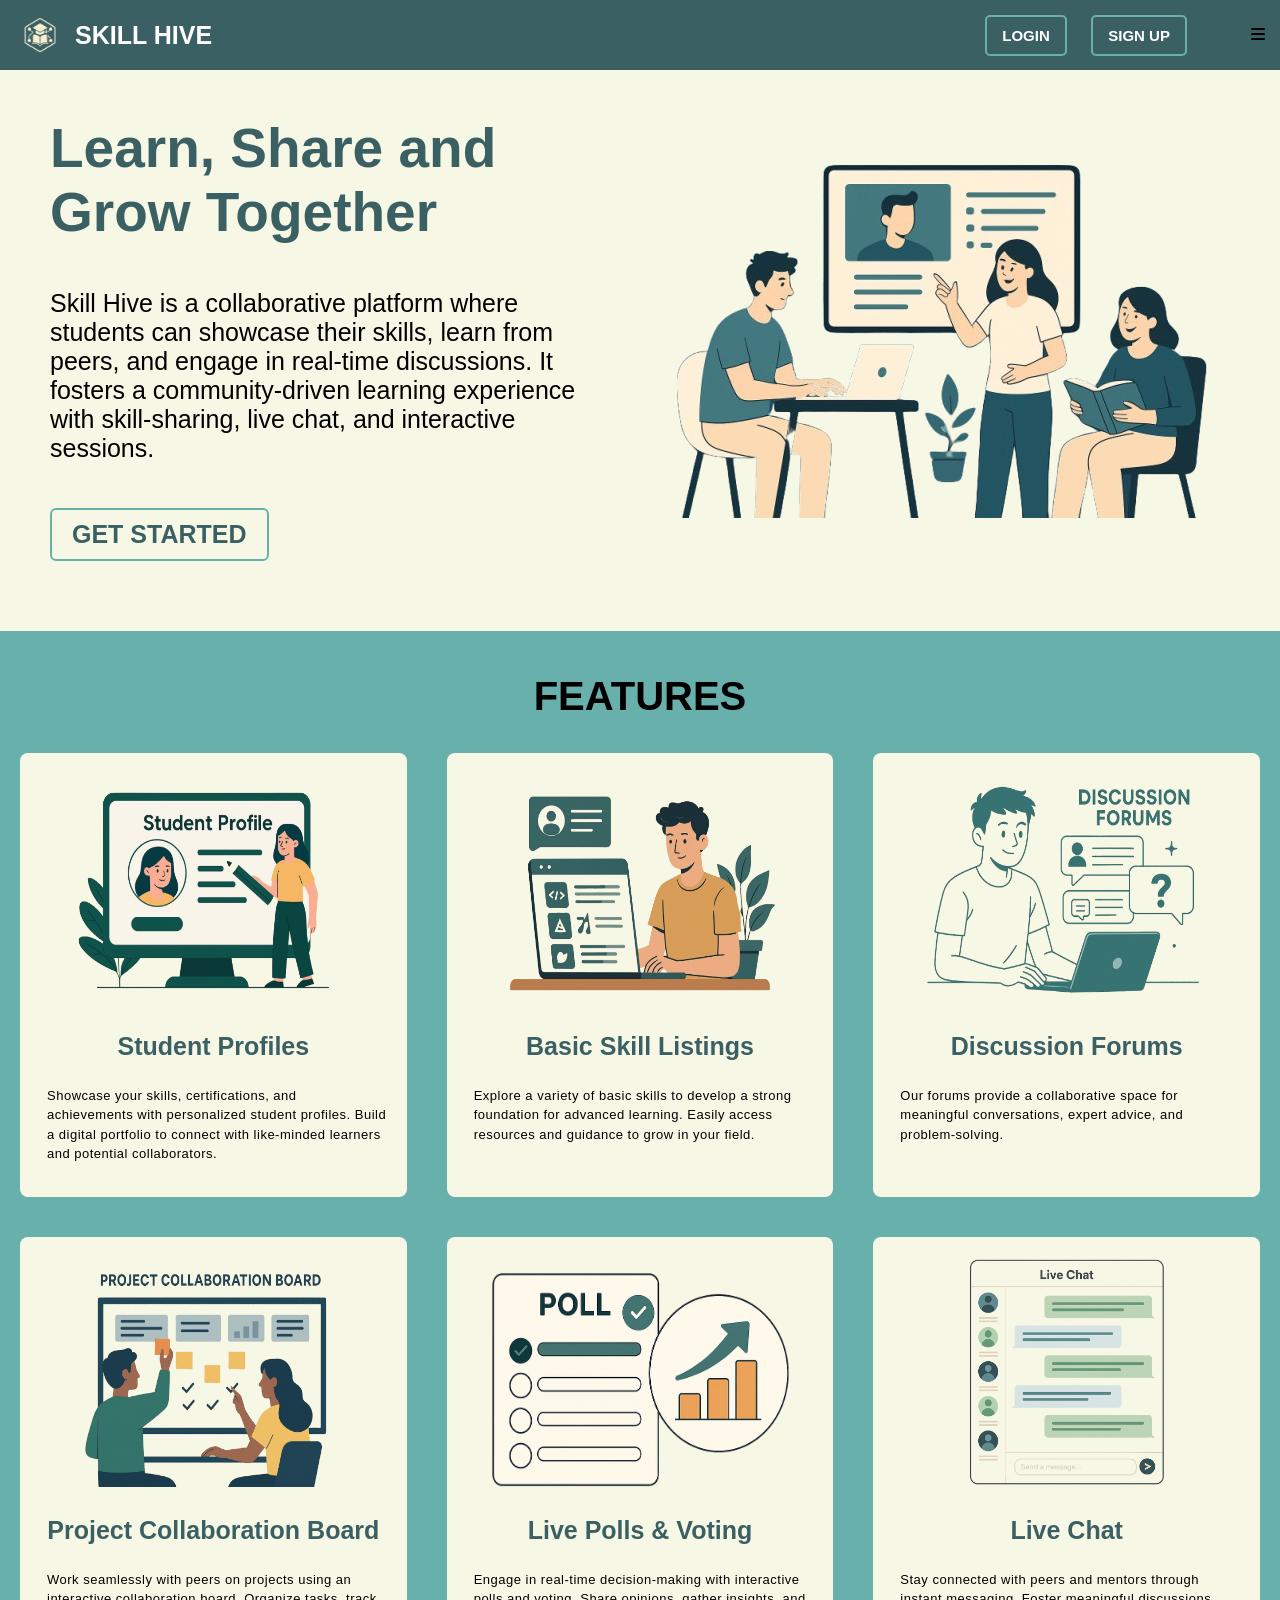
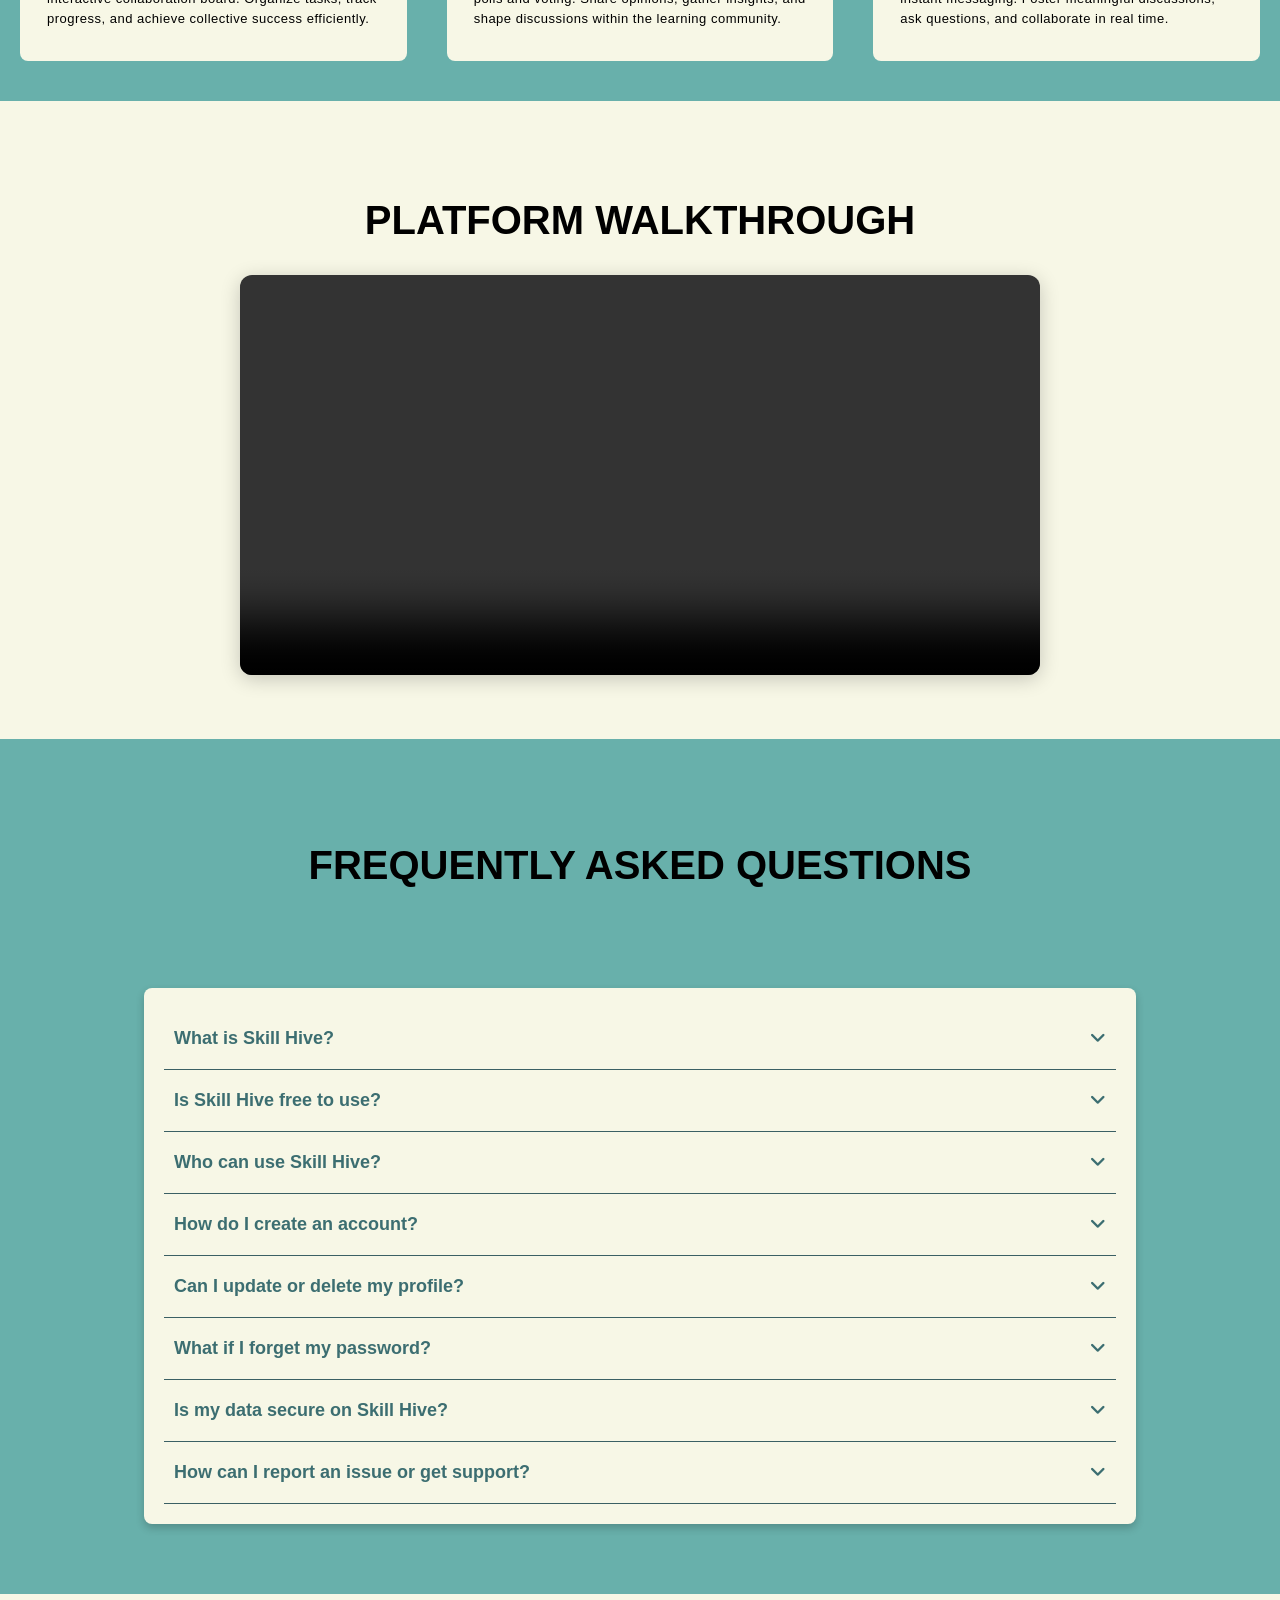
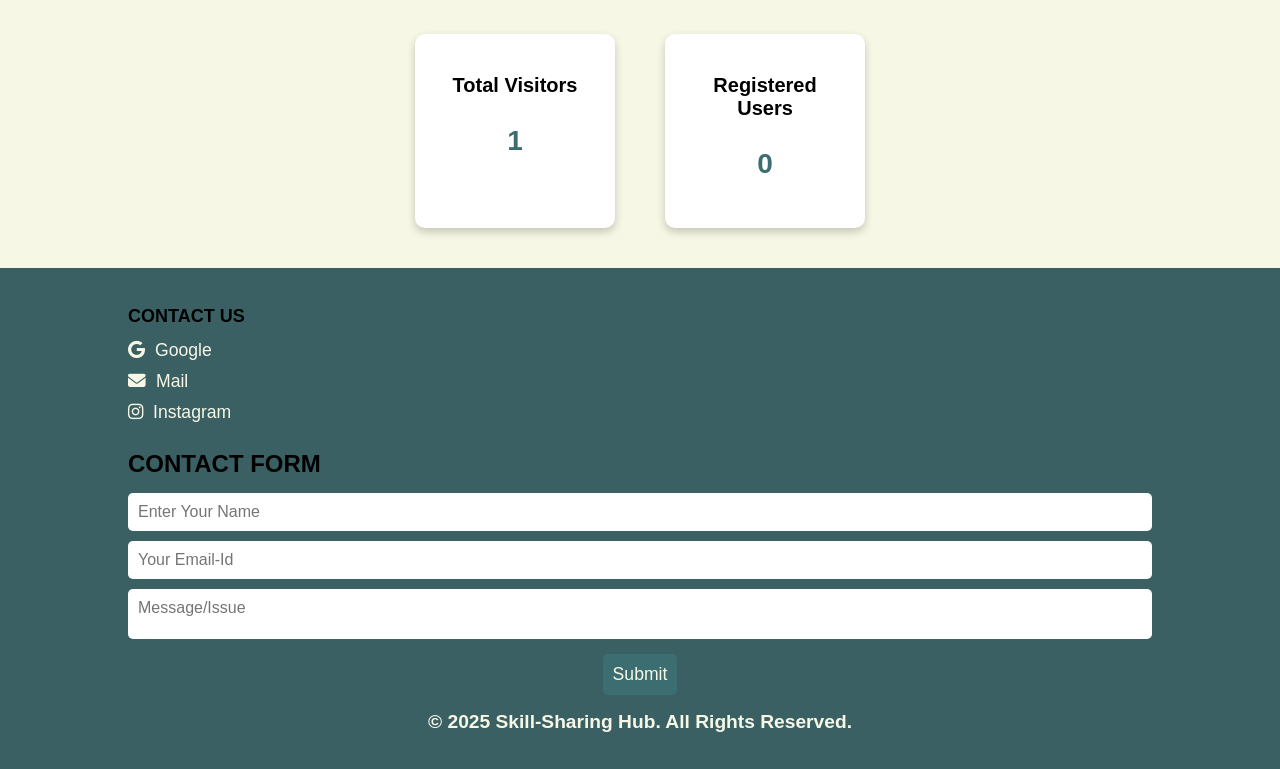
==== home.html @ 78666263 "home page" ====
<!DOCTYPE html>
<html lang="en">
<head>
    <meta charset="UTF-8">
    <meta name="viewport" content="width=device-width, initial-scale=1.0">
    <title>Home Page</title>
    <link rel="stylesheet" href="home.css">
    <link rel="stylesheet" href="https://cdnjs.cloudflare.com/ajax/libs/font-awesome/6.7.2/css/all.min.css">
    <link rel="shortcut icon" href="Assets/logo.png" type="image/x-icon">
</head>
<body>
    <!-- Header Section -->
    <header>
        <div class="logo-container">
            <img src="Assets/logo.png" alt="Skill Hive Logo">
            <h1>Skill Hive</h1>
        </div>
        <nav>
            <ul>
                <li><a href="#home">Home</a></li>
                <li><a href="#features">Features</a></li>
                <li><a href="#contact">Contact Us</a></li>
            </ul>
        </nav>
        <div class="auth-buttons">
            <button>Login</button>
            <button>Sign Up</button>
        </div>
        <nav class="mobile-menu">
            <ul>
                <li><a href="#home">Home</a></li>
                <li><a href="#features">Features</a></li>
                <li><a href="#contact">Contact Us</a></li>
                <li><a href="#signup">Sign Up</a></li>
                <li><a href="#login">Login</a></li>
            </ul>
        </nav>

        <div class="menu-toggle" id="menu-toggle">
            <i class="fas fa-bars"></i>
        </div>
    </header>

    <!-- Main Section -->
    <main>
        <!-- Hero Section -->
        <section id="home" class="hero">
            <div class="hero-content">
                <h1>Learn, Share and Grow Together</h1>
                <p>Skill Hive is a collaborative platform where students can showcase their skills, learn from peers,
                    and engage in real-time discussions. It fosters a community-driven learning experience with
                    skill-sharing, live chat, and interactive sessions.</p>
                <button>Get Started</button>
            </div>
            <div class="hero-image">
                <img src="Assets/hero.png" alt="Skill Hive Collaboration">
            </div>
        </section>

        <!-- Features Section -->
        <section id="features" class="features">
            <h2>Features</h2>
            <div class="feature-grid">
                <div class="feature" id="profile">
                    <img src="Assets/profile.png" alt="Student Profiles">
                    <h3>Student Profiles</h3>
                    <p>Showcase your skills, certifications, and achievements with personalized student profiles. Build
                        a digital portfolio to
                        connect with like-minded learners and potential collaborators.</p>
                </div>
                <div class="feature" id="skill-listings">
                    <img src="Assets/skill listing.png" alt="Skill Listings">
                    <h3>Basic Skill Listings</h3>
                    <p>Explore a variety of basic skills to develop a strong foundation for advanced learning. Easily
                        access resources and
                        guidance to grow in your field.</p>
                </div>
                <div class="feature" id="discussion">
                    <img src="Assets/discussion forums.png" alt="Discussion Forums">
                    <h3>Discussion Forums</h3>
                    <p>Our forums provide a collaborative space for meaningful conversations, expert advice, and
                        problem-solving.</p>
                </div>
                <div class="feature" id="collaboration-board">
                    <img src="Assets/project.png" alt="Collaboration Board">
                    <h3>Project Collaboration Board</h3>
                    <p>Work seamlessly with peers on projects using an interactive collaboration board. Organize tasks,
                        track progress, and
                        achieve collective success efficiently.</p>
                </div>
                <div class="feature" id="live-polls">
                    <img src="Assets/live poll.png" alt="Live Polls & Voting">
                    <h3>Live Polls & Voting</h3>
                    <p>Engage in real-time decision-making with interactive polls and voting. Share opinions, gather
                        insights, and shape
                        discussions within the learning community.</p>
                </div>
                <div class="feature" id="live-chat">
                    <img src="Assets/live chat.png" alt="Live Chat">
                    <h3>Live Chat</h3>
                    <p>Stay connected with peers and mentors through instant messaging. Foster meaningful discussions,
                        ask questions, and
                        collaborate in real time.</p>
                </div>
            </div>
        </section>

        <!-- How It Works Section -->
        <section class="video-section" id="video">
            <h2>Platform Walkthrough</h2>
            <div class="video-wrapper">
                <video controls>
                    <source src="demo.mp4" type="video/mp4" />
                    Your browser does not support the video tag.
                </video>
            </div>
        </section>

        <!-- FAQ Section -->
        <section id="faq">
            <h2>Frequently Asked Questions</h2>
            <div class="faq-container">
                <div class="faq-item">
                    <div class="faq-question" onclick="toggleFAQ(this)">
                        What is Skill Hive?
                        <span class="faq-icon"><i class="fa-solid fa-angle-down"></i></span>
                    </div>
                    <div class="faq-answer">
                        Skill Hive is an online platform that connects learners and experts, allowing users to share
                        skills, collaborate, and attend discussions where you can post and reply to queries.
                    </div>
                </div>
                <div class="faq-item">
                    <div class="faq-question" onclick="toggleFAQ(this)">
                        Is Skill Hive free to use?
                        <span class="faq-icon"><i class="fa-solid fa-angle-down"></i></span>
                    </div>
                    <div class="faq-answer">
                        Yes, Skill Hive offers free access to core features. However, some premium features may require
                        a
                        subscription.
                    </div>
                </div>
                <div class="faq-item">
                    <div class="faq-question" onclick="toggleFAQ(this)">
                        Who can use Skill Hive?
                        <span class="faq-icon"><i class="fa-solid fa-angle-down"></i></span>
                    </div>
                    <div class="faq-answer">
                        Skill Hive is designed for students, educators, and professionals who want to learn new skills,
                        share their expertise, or collaborate on projects.
                    </div>
                </div>
                <div class="faq-item">
                    <div class="faq-question" onclick="toggleFAQ(this)">
                        How do I create an account?
                        <span class="faq-icon"><i class="fa-solid fa-angle-down"></i></span>
                    </div>
                    <div class="faq-answer">
                        You can sign up using your email or social media accounts like Google, LinkedIn, or GitHub.
                    </div>
                </div>
                <div class="faq-item">
                    <div class="faq-question" onclick="toggleFAQ(this)">
                        Can I update or delete my profile?
                        <span class="faq-icon"><i class="fa-solid fa-angle-down"></i></span>
                    </div>
                    <div class="faq-answer">
                        Yes, you can update your profile anytime through the settings. If you want to delete your
                        account, you can request it
                        from the support team.
                    </div>
                </div>
                <div class="faq-item">
                    <div class="faq-question" onclick="toggleFAQ(this)">
                        What if I forget my password?
                        <span class="faq-icon"><i class="fa-solid fa-angle-down"></i></span>
                    </div>
                    <div class="faq-answer">
                        Click on the “Forgot Password” link on the login page to reset it via email verification.
                    </div>
                </div>
                <div class="faq-item">
                    <div class="faq-question" onclick="toggleFAQ(this)">
                        Is my data secure on Skill Hive?
                        <span class="faq-icon"><i class="fa-solid fa-angle-down"></i></span>
                    </div>
                    <div class="faq-answer">
                        Yes, we use encryption and secure authentication methods to protect your personal data and
                        activity.
                    </div>
                </div>
                <div class="faq-item">
                    <div class="faq-question" onclick="toggleFAQ(this)">
                        How can I report an issue or get support?
                        <span class="faq-icon"><i class="fa-solid fa-angle-down"></i></span>
                    </div>
                    <div class="faq-answer">
                        You can contact us via email or contact form through website for any technical or
                        account-related
                        issues.
                    </div>
                </div>
            </div>
        </section>
        <section id="visitor-counter">
            <div class="counter-container">
                <div class="counter-box">
                    <h3>Total Visitors</h3>
                    <p id="total-visitors">0</p>
                </div>
                <div class="counter-box">
                    <h3>Registered Users</h3>
                    <p id="registered-users">0</p>
                </div>
            </div>
        </section>

    </main>

    <!-- Footer Section -->
    <footer id="contact">
        <div class="footer-content">
            <div class="links">
                <h3>contact us</h3>
                <a href="#"><i class="fa-brands fa-google"></i>Google</a>
                <a href="#"><i class="fa-solid fa-envelope"></i>Mail</a>
                <a href="#"><i class="fa-brands fa-instagram"></i>Instagram</a>
                <div class="contact-form">
                    <h3>Contact Form</h3>
                    <form>
                        <input type="text" placeholder="Enter Your Name" required>
                        <input type="email" placeholder="Your Email-Id" required>
                        <textarea placeholder="Message/Issue" required></textarea>
                        <button type="submit">Submit</button>
                    </form>
                </div>
                <h2>&copy; 2025 Skill-Sharing Hub. All rights reserved.</h2>
            </div>
    </footer>
    <script src="home.js"></script>
</body>
</html>
---- home.css ----
/* General Styles */
* {
    box-sizing: border-box;
    font-family: 'Gill Sans', 'Gill Sans MT', Calibri, 'Trebuchet MS', sans-serif;
}

body {
    padding: 0;
    margin: 0;
    font-family: Arial, sans-serif;
    background-color: #f7f7e6;
    color: #000000;
}

/* Header */
header {
    background-color: #3b6064;
    display: flex;
    justify-content: space-between;
    align-items: center;
    padding: 0px 60px 0px 20px;
    padding: 15px;
    height: 70px;
    max-width: 100vw;
    position: fixed;
    top: 0;
    left: 0;
    right: 0;
    z-index: 1;
}

.logo-container {
    display: flex;
    align-items: center;
}

.logo-container img {
    height: 50px;
}

.logo-container h1 {
    margin-left: 10px;
    text-transform: uppercase;
    text-decoration: none;
    font-size: 25px;
    color: white;
}

nav {
    display: flex;
    justify-content: center;
    width: 50%;
}

nav ul {
    display: flex;
    justify-content: space-around;
    align-items: center;
    list-style: none;
    width: 100%;
    padding-inline-start: 0;
}

nav ul li a {
    text-transform: uppercase;
    font-weight: bold;
    color: #68b0ab;
    font-size: 15px;
    text-decoration: none;
    position: relative;
}

nav ul li a:hover {
    color: #f7f7e6;
}

nav ul li a::after {
    content: "";
    position: absolute;
    left: 50%;
    bottom: -5px;
    width: 0;
    height: 2px;
    background: #f7f7e6;
    transition: width 0.3s ease-in-out, left 0.3s ease-in-out;
}

nav ul li a:hover::after {
    width: 100%;
    left: 0;
}

nav ul {
    display: none;
    list-style: none;
    padding: 0;
}

nav ul.active {
    display: block;
}

.mobile-menu {
    position: absolute;
    top: 100%;
    right: 0;
    width: 70%;
    background-color: #ffffff;
    box-shadow: -2px 0 8px rgba(0, 0, 0, 0.1);
    transform: translateX(100%);
    transition: transform 0.3s ease-in-out;
    z-index: 999;
}

.mobile-menu ul {
    list-style: none;
    padding: 1rem;
}

.mobile-menu ul li {
    margin: 1rem 0;
}

.mobile-menu.active {
    transform: translateX(0%);
}

.auth-buttons button {
    background: transparent;
    color: white;
    padding: 10px 15px;
    font-weight: bold;
    text-transform: uppercase;
    font-size: 15px;
    border: #68b0ab solid 2px;
    cursor: pointer;
    transition: 0.3s;
    border-radius: 5px;
    margin-left: 20px;
}

.auth-buttons button:hover {
    background: white;
    color: #3b6064;
}

/* Hero Section */
.hero {
    display: flex;
    justify-content: space-between;
    align-items: center;
    padding: 30px;
    background: #f7f7e6;
}

.hero-content {
    max-width: 45%;
    padding-top: 20px;
    max-height: 100%;
    margin-top: 20px;
    margin-left: 20px;
    margin-bottom: 20px;
    text-align: start;
}

.hero-content h1 {
    font-weight: bold;
    font-size: 55px;
    color: #3b6064;
}

.hero-content p {
    font-size: 25px;
    color: black;
}

.hero-content button {
    background: #f7f7e6;
    color: #3b6064;
    font-size: 25px;
    font-weight: bold;
    text-transform: uppercase;
    margin-top: 20px;
    margin-bottom: 20px;
    padding: 10px 20px;
    border: none;
    cursor: pointer;
    transition: 0.3s;
    border: #68b0ab solid 2px;
    border-radius: 6px;
}

.hero-content button:hover {
    background: #3b6064;
    color: white;
    border: #68b0ab solid 2px;
}

.hero-image img {
    max-width: 100%;
}

/* Features Section */
.features {
    background: #68b0ab;
    padding: 10px 20px 40px 20px;
}

.features h2 {
    text-align: center;
    font-weight: bold;
    font-size: 40px;
    text-transform: uppercase;
}

.feature-grid {
    display: grid;
    grid-template-columns: repeat(3, 1fr);
    gap: 40px;
}

.feature {
    background: #f7f7e6;
    padding: 20px;
    text-align: center;
    transform: scale(1);
    transition: transform 0.3s;
    border-radius: 8px;
}

.feature img {
    width: 300px;
    height: 230px;
}

.feature #profile #collaboration-board #live-polls img {
    width: 300px;
    height: 200px;
}

.feature #skill-listings #discussion img {
    width: 280px;
    height: 200px;
}

#live-chat img {
    width: 200px;
    height: 230px;
}

.feature:hover {
    transform: scale(1.03);
}

.feature h3 {
    color: #3b6064;
    font-size: 25px;
    font-weight: bold;
}

.feature p {
    color: black;
    font-size: 13px;
    line-height: 1.5;
    letter-spacing: 0.5px;
    text-align: start;
    padding-left: 7px;
}

/* How It Works */
#how-it-works {
    background: #f7f7e6;
    text-align: center;
    padding: 20px 20px;
}

#how-it-works h2 {
    font-size: 40px;
    text-transform: uppercase;
    color: #3b6064;
    text-align: center;
    font-weight: bold;
}

.video-section {
    padding: 4rem 2rem;
    background-color: #f7f7e6;
    text-align: center;
}

.video-section h2 {
    margin-bottom: 2rem;
    font-size: 40px;
    text-transform: uppercase;
}

.video-wrapper {
    display: flex;
    justify-content: center;
    align-items: center;
}

.video-wrapper video {
    width: 80%;
    max-width: 800px;
    border-radius: 12px;
    box-shadow: 0 4px 20px rgba(0, 0, 0, 0.2);
}

/* FAQ Section */
#faq {
    background: #68b0ab;
    padding: 20px 20px;
    color: #f7f7e6;
}

.faq-container {
    width: 80%;
    margin: 50px auto;
    background: #f7f7e6;
    padding: 20px;
    border-radius: 8px;
    box-shadow: 0 4px 8px rgba(0, 0, 0, 0.2);
}

#faq h2 {
    font-size: 40px;
    text-transform: uppercase;
    text-align: center;
    font-weight: bold;
    color: black;
    background: #68b0ab;
    padding: 50px;
}

.faq-item {
    border-bottom: 1px solid #3b6064;
    padding: 10px 0;
}

.faq-question {
    display: flex;
    justify-content: space-between;
    align-items: center;
    font-weight: bold;
    cursor: pointer;
    font-size: 18px;
    padding: 10px;
    color: #3c6e71;
}

.faq-question:hover {
    background: #3c6e71;
    color: #f7f7e6;
    border-radius: 5px;
}

.faq-answer {
    font-size: 15px;
    display: none;
    padding: 10px;
    color: black;
}

.faq-icon {
    transition: transform 0.3s ease;
}

.rotate {
    transform: rotate(180deg);
}

/* Visitor Counter */
#visitor-counter {
    text-align: center;
    padding: 40px;
    background-color: #f7f7e6;
    color: black;
}

.counter-container {
    display: flex;
    justify-content: center;
    gap: 50px;
}

.counter-box {
    background-color: white;
    padding: 20px;
    border-radius: 10px;
    box-shadow: 0 4px 8px rgba(0, 0, 0, 0.2);
    width: 200px;
    text-align: center;
}

.counter-box h3 {
    font-size: 20px;
    margin-bottom: 10px;
}

.counter-box p {
    font-size: 28px;
    font-weight: bold;
    color: #3c6e71;
}

/* Footer */
footer {
    background: #3b6064;
    color: #ffffff;
    padding: 20px;
    display: flex;
    justify-content: space-between;
    align-items: center;
}

.links a {
    color: #ffffff;
    text-decoration: none;
    display: block;
    margin-bottom: 5px;
}


footer {
    background-color: #3b6064;
    color: black;
    text-transform: uppercase;
    padding: 20px 10%;
    display: flex;
    flex-wrap: wrap;
    justify-content: space-between;
    align-items: center;
}

.footer-content {
    width: 100%;
    display: flex;
    flex-wrap: wrap;
    justify-content: space-between;
}

.links {
    flex: 1;
    min-width: 250px;
}

.links h3 {
    font-size: 18px;
    font-weight: bold;
    margin-bottom: 10px;
}

.links a {
    display: block;
    color: #f7f7e6;
    line-height: 1.5;
    text-transform: capitalize;
    font-size: 15px;
    font-weight: normal;
    text-decoration: none;
    margin: 5px 0;
    font-size: 1.1rem;
}

.links a i {
    margin-right: 10px;
    color: #f7f7e6;
}

.contact-form {
    flex: 1;
    min-width: 300px;
}

.contact-form h3 {
    font-size: 1.5rem;
    margin-bottom: 10px;
}

.contact-form form {
    display: flex;
    flex-direction: column;
    justify-content: center;
    align-items: center;
}

.contact-form input,
.contact-form textarea {
    width: 100%;
    padding: 10px 5px;
    margin: 5px 0;
    border-radius: 5px;
    border: none;
    font-size: 1rem;
    padding: 10px;
}

.contact-form textarea {
    height: 50px;
    resize: none;
    padding: 10px;
}

.contact-form button {
    background-color: #3c6e71;
    color: #f7f7e6;
    padding: 10px;
    border: none;
    border-radius: 5px;
    font-size: 1.1rem;
    cursor: pointer;
    margin-top: 10px;
    transition: 0.3s;
}

.contact-form button:hover {
    background-color: #68b0ab;
    color: #f7f7e6;
}

.footer-content h2 {
    font-size: 1.2rem;
    text-align: center;
    text-transform: capitalize;
    color: #f7f7e6;
}
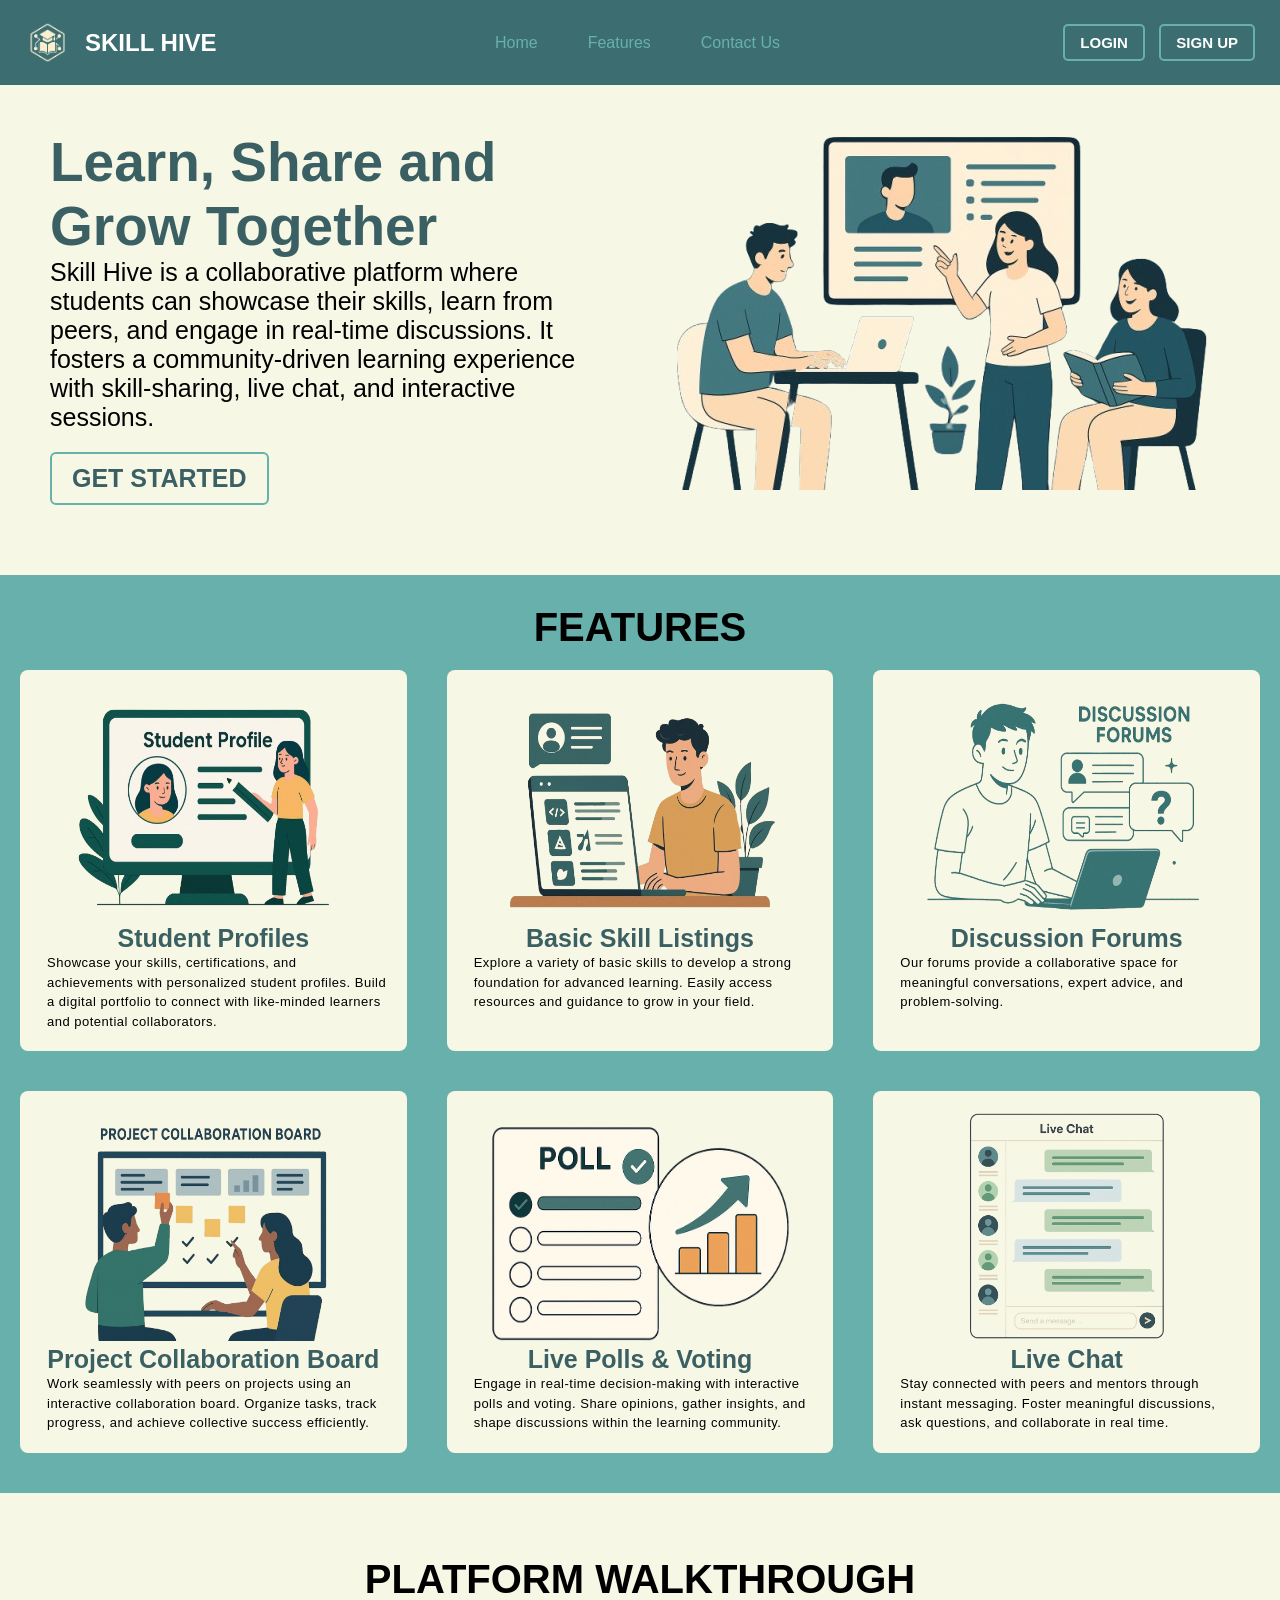
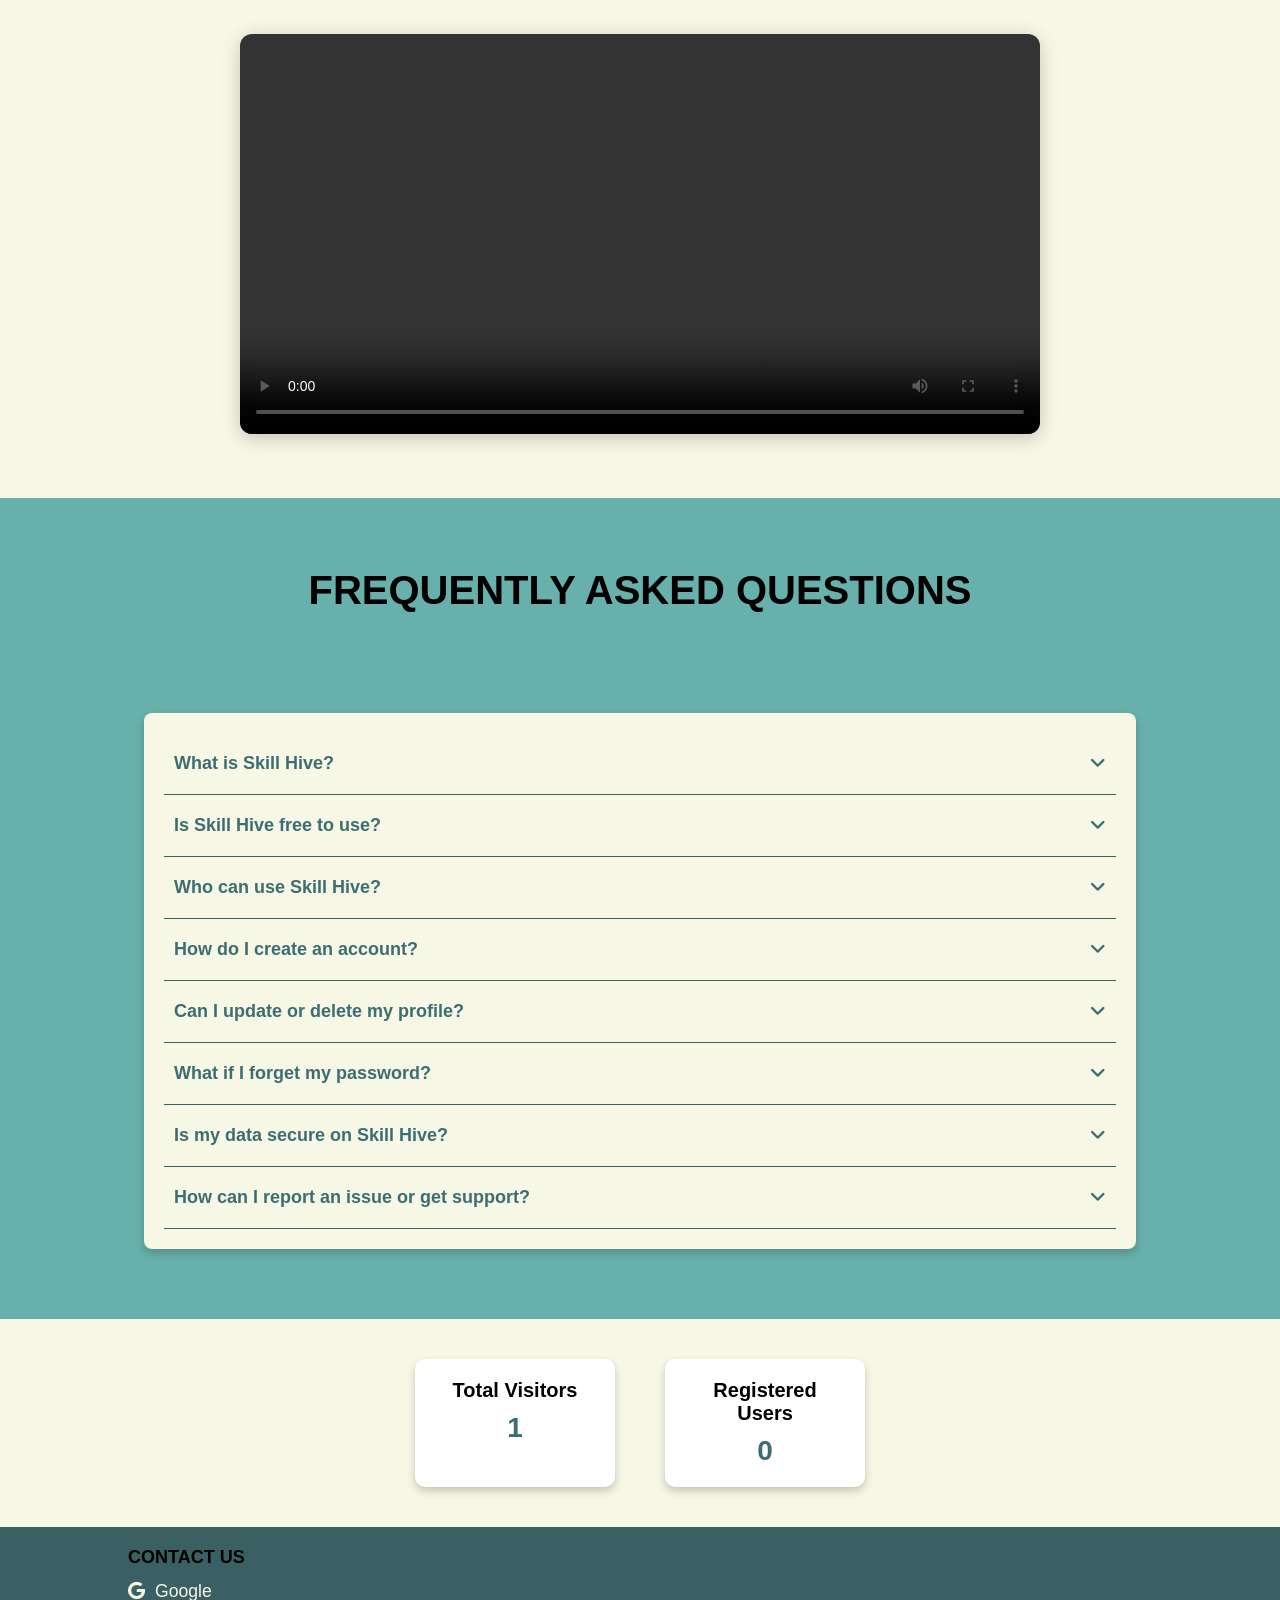
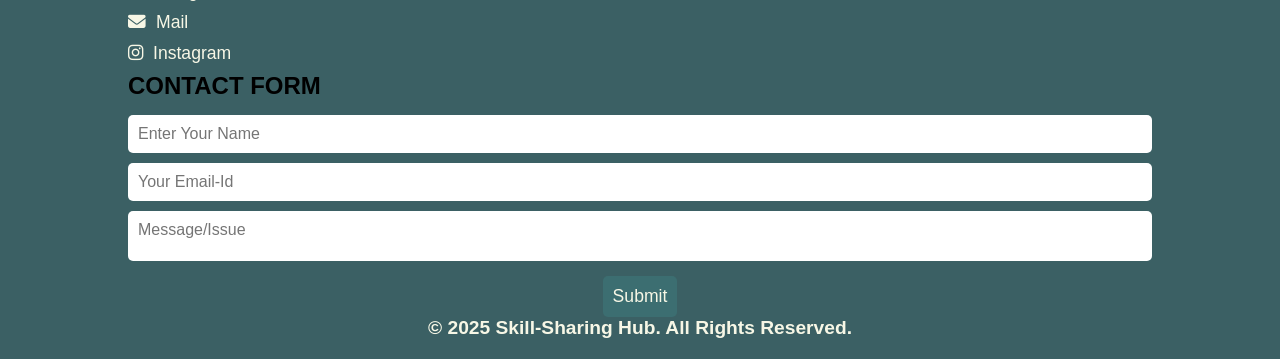
==== commit e02f6567: "added all files" ====
--- a/home.html
+++ b/home.html
@@ -1,32 +1,40 @@
 <!DOCTYPE html>
 <html lang="en">
+
 <head>
     <meta charset="UTF-8">
     <meta name="viewport" content="width=device-width, initial-scale=1.0">
-    <title>Home Page</title>
+    <title>Document</title>
     <link rel="stylesheet" href="home.css">
-    <link rel="stylesheet" href="https://cdnjs.cloudflare.com/ajax/libs/font-awesome/6.7.2/css/all.min.css">
-    <link rel="shortcut icon" href="Assets/logo.png" type="image/x-icon">
+    <link rel="stylesheet" href="https://cdnjs.cloudflare.com/ajax/libs/font-awesome/6.4.2/css/all.min.css">
+
 </head>
+
 <body>
-    <!-- Header Section -->
     <header>
         <div class="logo-container">
             <img src="Assets/logo.png" alt="Skill Hive Logo">
             <h1>Skill Hive</h1>
         </div>
-        <nav>
+
+        <nav class="main-nav">
             <ul>
                 <li><a href="#home">Home</a></li>
                 <li><a href="#features">Features</a></li>
                 <li><a href="#contact">Contact Us</a></li>
             </ul>
         </nav>
+
         <div class="auth-buttons">
             <button>Login</button>
             <button>Sign Up</button>
         </div>
-        <nav class="mobile-menu">
+
+        <div class="menu-toggle" id="menu-toggle">
+            <i class="fas fa-bars"></i>
+        </div>
+
+        <nav class="mobile-menu" id="mobile-menu">
             <ul>
                 <li><a href="#home">Home</a></li>
                 <li><a href="#features">Features</a></li>
@@ -35,13 +43,7 @@
                 <li><a href="#login">Login</a></li>
             </ul>
         </nav>
-
-        <div class="menu-toggle" id="menu-toggle">
-            <i class="fas fa-bars"></i>
-        </div>
     </header>
-
-    <!-- Main Section -->
     <main>
         <!-- Hero Section -->
         <section id="home" class="hero">
@@ -56,7 +58,7 @@
                 <img src="Assets/hero.png" alt="Skill Hive Collaboration">
             </div>
         </section>
-
+        
         <!-- Features Section -->
         <section id="features" class="features">
             <h2>Features</h2>
@@ -104,18 +106,18 @@
                 </div>
             </div>
         </section>
-
+        
         <!-- How It Works Section -->
         <section class="video-section" id="video">
             <h2>Platform Walkthrough</h2>
             <div class="video-wrapper">
-                <video controls>
-                    <source src="demo.mp4" type="video/mp4" />
+                <video controls ="true" loop="true">
+                    <source src="test.mp4" type="video/mp4" />
                     Your browser does not support the video tag.
                 </video>
             </div>
         </section>
-
+        
         <!-- FAQ Section -->
         <section id="faq">
             <h2>Frequently Asked Questions</h2>
@@ -215,29 +217,31 @@
                 </div>
             </div>
         </section>
-
+        
+        </main>
+        
+        <!-- Footer Section -->
+        <footer id="contact">
+            <div class="footer-content">
+                <div class="links">
+                    <h3>contact us</h3>
+                    <a href="#"><i class="fa-brands fa-google"></i>Google</a>
+                    <a href="#"><i class="fa-solid fa-envelope"></i>Mail</a>
+                    <a href="#"><i class="fa-brands fa-instagram"></i>Instagram</a>
+                    <div class="contact-form">
+                        <h3>Contact Form</h3>
+                        <form>
+                            <input type="text" placeholder="Enter Your Name" required>
+                            <input type="email" placeholder="Your Email-Id" required>
+                            <textarea placeholder="Message/Issue" required></textarea>
+                            <button type="submit">Submit</button>
+                        </form>
+                    </div>
+                    <h2>&copy; 2025 Skill-Sharing Hub. All rights reserved.</h2>
+                </div>
+        </footer>
     </main>
-
-    <!-- Footer Section -->
-    <footer id="contact">
-        <div class="footer-content">
-            <div class="links">
-                <h3>contact us</h3>
-                <a href="#"><i class="fa-brands fa-google"></i>Google</a>
-                <a href="#"><i class="fa-solid fa-envelope"></i>Mail</a>
-                <a href="#"><i class="fa-brands fa-instagram"></i>Instagram</a>
-                <div class="contact-form">
-                    <h3>Contact Form</h3>
-                    <form>
-                        <input type="text" placeholder="Enter Your Name" required>
-                        <input type="email" placeholder="Your Email-Id" required>
-                        <textarea placeholder="Message/Issue" required></textarea>
-                        <button type="submit">Submit</button>
-                    </form>
-                </div>
-                <h2>&copy; 2025 Skill-Sharing Hub. All rights reserved.</h2>
-            </div>
-    </footer>
     <script src="home.js"></script>
 </body>
+
 </html>
--- a/home.css
+++ b/home.css
@@ -1,142 +1,96 @@
-/* General Styles */
 * {
+    margin: 0;
+    padding: 0;
     box-sizing: border-box;
-    font-family: 'Gill Sans', 'Gill Sans MT', Calibri, 'Trebuchet MS', sans-serif;
+    font-family: 'Segoe UI', Tahoma, Geneva, Verdana, sans-serif;
 }
 
 body {
-    padding: 0;
-    margin: 0;
-    font-family: Arial, sans-serif;
-    background-color: #f7f7e6;
-    color: #000000;
-}
-
-/* Header */
+    width: 100%;
+    overflow-x: hidden;
+}
+
 header {
-    background-color: #3b6064;
     display: flex;
     justify-content: space-between;
     align-items: center;
-    padding: 0px 60px 0px 20px;
-    padding: 15px;
-    height: 70px;
-    max-width: 100vw;
+    padding: 15px 20px;
+    background-color: #3c6e71;
+    color: white;
     position: fixed;
     top: 0;
     left: 0;
-    right: 0;
-    z-index: 1;
-}
-
+    width: 100%;
+    z-index: 1000;
+}
+
+/* Logo Styling */
 .logo-container {
     display: flex;
     align-items: center;
 }
 
 .logo-container img {
-    height: 50px;
+    height: 55px;
+    margin-right: 10px;
 }
 
 .logo-container h1 {
-    margin-left: 10px;
-    text-transform: uppercase;
+    font-size: 24px;
+    font-weight: bold;
+    text-transform: uppercase;
+}
+
+/* Navigation Menu */
+.main-nav ul {
+    display: flex;
+    list-style: none;
+    gap: 50px;
+}
+
+.main-nav ul li a {
+    position: relative;
+    padding-bottom: 5px;
     text-decoration: none;
-    font-size: 25px;
-    color: white;
-}
-
-nav {
-    display: flex;
-    justify-content: center;
-    width: 50%;
-}
-
-nav ul {
-    display: flex;
-    justify-content: space-around;
-    align-items: center;
-    list-style: none;
-    width: 100%;
-    padding-inline-start: 0;
-}
-
-nav ul li a {
-    text-transform: uppercase;
-    font-weight: bold;
     color: #68b0ab;
-    font-size: 15px;
-    text-decoration: none;
-    position: relative;
-}
-
-nav ul li a:hover {
-    color: #f7f7e6;
-}
-
-nav ul li a::after {
+    font-size: 16px;
+    font-weight: 500;
+    transition: color 0.3s ease-in-out;
+}
+
+.main-nav ul li a::after {
     content: "";
     position: absolute;
     left: 50%;
-    bottom: -5px;
+    bottom: 0;
     width: 0;
     height: 2px;
     background: #f7f7e6;
     transition: width 0.3s ease-in-out, left 0.3s ease-in-out;
 }
 
-nav ul li a:hover::after {
+.main-nav ul li a:hover {
+    color: #f7f7e6;
+}
+
+.main-nav ul li a:hover::after {
     width: 100%;
     left: 0;
 }
 
-nav ul {
-    display: none;
-    list-style: none;
-    padding: 0;
-}
-
-nav ul.active {
-    display: block;
-}
-
-.mobile-menu {
-    position: absolute;
-    top: 100%;
-    right: 0;
-    width: 70%;
-    background-color: #ffffff;
-    box-shadow: -2px 0 8px rgba(0, 0, 0, 0.1);
-    transform: translateX(100%);
-    transition: transform 0.3s ease-in-out;
-    z-index: 999;
-}
-
-.mobile-menu ul {
-    list-style: none;
-    padding: 1rem;
-}
-
-.mobile-menu ul li {
-    margin: 1rem 0;
-}
-
-.mobile-menu.active {
-    transform: translateX(0%);
-}
-
+/* Auth Buttons */
 .auth-buttons button {
-    background: transparent;
+    background-color: #3c6e71;
     color: white;
-    padding: 10px 15px;
-    font-weight: bold;
     text-transform: uppercase;
     font-size: 15px;
-    border: #68b0ab solid 2px;
+    border: 2px solid #68b0ab;
+    padding: 8px 15px;
+    margin: 0 5px;
     cursor: pointer;
+    font-weight: bold;
+    border-radius: 5px;
     transition: 0.3s;
-    border-radius: 5px;
-    margin-left: 20px;
 }
 
 .auth-buttons button:hover {
@@ -144,6 +98,96 @@
     color: #3b6064;
 }
 
+/* Mobile */
+.menu-toggle {
+    display: none;
+    font-size: 24px;
+    cursor: pointer;
+    z-index: 1100;
+}
+
+.mobile-menu {
+    position: fixed;
+    top: 0;
+    right: -70%;
+    width: 50%;
+    height: 100vh;
+    background-color: #3c6e71;
+    display: flex;
+    flex-direction: column;
+    justify-content: start;
+    align-items: start;
+    padding-top: 80px;
+    transition: right 0.3s ease-in-out;
+    box-shadow: -5px 0 10px rgba(0, 0, 0, 0.2);
+    z-index: 1000;
+}
+
+.mobile-menu.active {
+    right: 0;
+}
+
+.mobile-menu ul {
+    list-style: none;
+    padding: 0;
+    margin: 0;
+    width: 100%;
+}
+
+.mobile-menu ul li {
+    margin: 10px 0;
+    width: 100%;
+}
+
+.mobile-menu ul li a {
+    text-decoration: none;
+    color: #68b0ab;
+    font-size: 15px;
+    padding: 15px 0;
+    width: 100%;
+    display: flex;
+    justify-content: center;
+    align-items: start;
+    transition: background 0.3s;
+}
+
+.mobile-menu ul li a:hover {
+    color: #f7f7e6;
+    background-color: #68b0ab;
+}
+
+/* Responsive */
+@media (max-width: 768px) {
+
+    .main-nav,
+    .auth-buttons {
+        display: none;
+    }
+
+    .menu-toggle {
+        display: block;
+    }
+}
+/* @media (max-width: 480px) {
+    header {
+        padding: 10px 15px;
+    }
+
+    .logo-container h1 {
+        font-size: 20px;
+    }
+
+    .main-nav ul li a {
+        font-size: 14px;
+    }
+
+    .auth-buttons button {
+        padding: 6px 12px;
+        font-size: 14px;
+    }
+} */
+
+
 /* Hero Section */
 .hero {
     display: flex;
@@ -155,7 +199,7 @@
 
 .hero-content {
     max-width: 45%;
-    padding-top: 20px;
+    padding-top: 80px;
     max-height: 100%;
     margin-top: 20px;
     margin-left: 20px;
@@ -211,6 +255,8 @@
     font-weight: bold;
     font-size: 40px;
     text-transform: uppercase;
+    padding-top: 20px;
+    padding-bottom: 20px;
 }
 
 .feature-grid {
